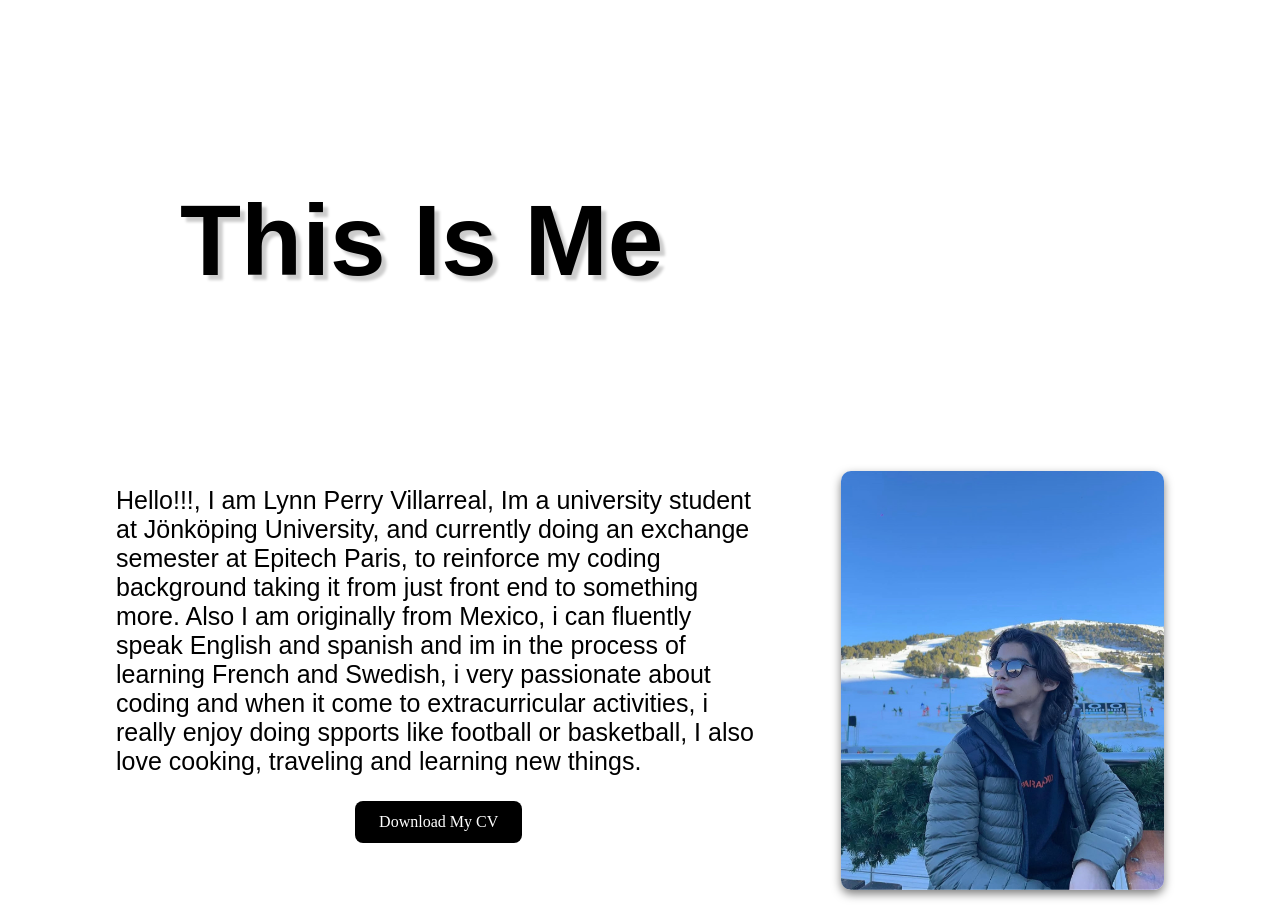
==== aboutMe.html @ 7f13c23f "Create About Me page" ====
<!doctype html>
<html lang="en">
  <head>
    <meta charset="UTF-8" />
    <meta name="viewport" content="width=device-width, initial-scale=1.0" />
    <title>Document</title>
    <link rel="stylesheet" href="style.css" />
  </head>
  <body>
    <main>
      <section class="aboutMe">
        <div class="me" id="me">
          <h1 class="sectionsTitle">This Is Me</h1>

          <div class="meText">
            <p class="intro">
              Hello!!!, I am Lynn Perry Villarreal, Im a university student at
              Jönköping University, and currently doing an exchange semester at
              Epitech Paris, to reinforce my coding background taking it from
              just front end to something more. Also I am originally from
              Mexico, i can fluently speak English and spanish and im in the
              process of learning French and Swedish, i very passionate about
              coding and when it come to extracurricular activities, i really
              enjoy doing spports like football or basketball, I also love
              cooking, traveling and learning new things.
            </p>
            <div class="cvButton">
              <a href="./Documents/CV.pdf" download class="contactButton">
                Download My CV
              </a>
            </div>
          </div>
          <div class="portraitDiv">
            <img class="portrait" src="./Pictures/lynn.png" alt="Pic of me" />
          </div>
        </div>
      </section>
    </main>
  </body>
</html>
---- style.css ----
html {
  scroll-behavior: smooth;
  scroll-padding-top: 8rem;
}
header {
  display: flex;
  align-items: center;
  justify-content: space-between;
}
.coverLogo {
  display: none;
}
.headerLogo {
  display: block;
  width: 75px;
  height: 75px;
  object-fit: contain;
  flex-shrink: 0;
  padding-right: 750px;
  /* fix this later lynn */
}
.cover {
  margin-bottom: 400px;
}
.signature {
  padding-left: 100px;
  padding-top: 100px;
  font-size: 100px;
  font-family: "Yellowtail", cursive;
  font-weight: 400;
  font-style: normal;
}
.coverTxt {
  padding-left: 150px;
}

.coverTxt2 {
  padding-left: 150px;
}

p {
  font-family: "Poppins", sans-serif;
  font-weight: 400;
  font-style: normal;
}

/* HEader */
header {
  z-index: 1000;
  position: sticky;
  top: 0;
  background-color: rgba(255, 255, 255, 0);
  transition: background-color 0.5s ease;

  height: 5rem;
  padding: 1rem 3rem;
  backdrop-filter: blur(14px);
  -webkit-backdrop-filter: blur(10px);
  box-shadow: 0 40px 18px rgba(0, 0, 0, 0.06);
}
header:hover {
  background-color: rgba(255, 255, 255, 0.95);
}
.quicklinks {
  list-style: none;
  font-size: 20px;
  display: flex;
  justify-content: flex-end;

  align-items: center;
  gap: 2rem;

  font-family: "League Spartan", sans-serif;
  font-size: 30px;
  font-weight: 700;
}

.quicklinks a {
  color: #222;
  text-decoration: none;
}
body {
  width: 100%;
  margin: 0;
}
main {
  margin-top: 100px;
}

.me {
  display: grid;
  grid-template-columns: 2fr 1fr;
  margin: 1rem;
  gap: 5rem;
  padding: 100px;
  padding-top: 0px;
  padding-bottom: 0px;
}
.me .sectionsTitle {
  grid-column: 1 / -1;
}
.intro {
  font-size: 25px;
  padding-bottom: 0;
}
.cvButton {
  display: flex;
  justify-content: center;
  margin-top: 20px;
}

/* presets */

.portrait {
  margin-top: 10px;
  width: 100%;
  border-radius: 10px;
  box-shadow: 0 4px 10px rgba(0, 0, 0, 0.5);
}

.projects {
  margin-top: 500px;
}

.projectsTitle {
  padding-left: 4rem;
  font-size: 100px;
  text-shadow: 5px 5px 3px rgba(0, 0, 0, 0.2);
}

/* PROJECTS */
.collage {
  position: relative;
  /* border: 3px solid red; */
}
/* @keyframes floatUp {
  from {
    opacity: 0;
    transform: translateY(100px);
  }

  to {
    opacity: 1;
    transform: translateY(0);
  }
} */
.project {
  transition:
    transform 0.3s ease,
    opacity 0.3s ease;
}

.project:hover {
  transform: scale(1.1);
  z-index: 10;
}

.collage:has(.project:hover) .project:not(:hover) {
  opacity: 0.4;
  filter: brightness(0.5);
}

.projectInfo {
  position: absolute;

  background-color: white;
  border-radius: 10px;
  box-shadow: 0 8px 20px rgba(0, 0, 0, 0.2);
  opacity: 0;
  visibility: hidden;
  top: 50%;
  right: 105%;
  transform: translateY(-50%);
  width: 200px;
  padding: 20px;
}
.project:hover .projectInfo {
  opacity: 1;
  visibility: visible;
}

.projectInfoRight {
  position: absolute;

  background-color: white;
  border-radius: 10px;
  box-shadow: 0 8px 20px rgba(0, 0, 0, 0.2);
  opacity: 0;
  visibility: hidden;
  top: 50%;
  left: 105%;
  transform: translateY(-50%);
  width: 200px;
  padding: 20px;
}

.project:hover .projectInfoRight {
  opacity: 1;
  visibility: visible;
}

.project {
  position: absolute;
  border-color: black;
  border-width: 5px;
  border-style: solid;
  box-shadow: 0 8px 15px rgba(0, 0, 0, 0.5);
  border-radius: 10px;
  animation: floatUp linear both;
  animation: floatUp 0.8s ease-out both;
}
.project img {
  width: 100%;
  height: 100%;
  object-fit: cover;
  display: block;
}

.proj1 {
  width: 17%;
  left: 44%;
  top: 0px;
}

.proj2 {
  width: 12%;
  height: 150px;
  left: 35%;
  top: 110px;
}

.proj3 {
  width: 16%;
  height: 140px;
  left: 60%;
  top: 170px;
}

.proj4 {
  width: 28%;
  height: 250px;
  left: 25%;
  top: 245px;
}

.proj5 {
  width: 24%;
  left: 48%;
  top: 350px;
}

.Skills {
  margin-top: 1200px;
}
.sectionsTitle {
  font-family: "League Spartan", sans-serif;
  padding-left: 4rem;
  font-size: 100px;
  text-shadow: 5px 5px 3px rgba(0, 0, 0, 0.2);
}

.last_paragraphIntro {
  padding-top: 0;
  padding-left: 110px;
  padding-right: 100px;
}

/* skills */
.Snake {
  position: relative;
  height: 450px;
  display: flex;
  justify-content: center;
  align-items: center;
  right: 150px;
}

.skillCard {
  position: absolute;
  width: 180px;
  height: 260px;
  perspective: 1000px;
}
.cardInner {
  position: relative;
  width: 100%;
  height: 100%;
  transform-style: preserve-3d;
  transition: transform 0.7s ease;
}
.cardFront,
.cardBack {
  position: absolute;
  inset: 0;
  width: 100%;
  height: 100%;
  backface-visibility: hidden;
  border-radius: 12px;
}
/* learning */
.learning {
  margin-top: 800px;
}

/* contact */
.contact {
  margin-top: 200px;
  padding-bottom: 100px;
}

.contactContent {
  padding-top: 100px;
  text-align: center;
  font-family: "Poppins", sans-serif;
}

.contactContent h2 {
  font-family: "League Spartan", sans-serif;
  font-size: 40px;
}

.contactLinks {
  justify-content: center;
  gap: 3rem;
  margin-top: 40px;
}

.contactLinks a,
.contactLinks p {
  color: black;
  font-family: "Poppins", sans-serif;
  font-size: 18px;
  font-weight: 600;
  text-decoration: none;
}
.contactButton {
  padding: 12px 24px;
  background-color: black;
  color: white;
  border-radius: 8px;
  text-decoration: none;
}

@media (max-width: 600px) {
  main {
    margin-top: 50px;
  }

  .sectionsTitle {
    padding-left: 1rem;
    font-size: 70px;
  }

  body::before {
    content: "";
    position: fixed;
    width: 100%;
    height: 20vh;

    top: 0;
    background: linear-gradient(to bottom, rgba(0, 0, 0, 0.4), transparent);
  }

  header {
    display: none;
  }

  .cover {
    display: flex;
    flex-direction: column;
  }
  .headerLogo {
    display: none;
  }
  .coverLogo {
    display: flex;
    justify-content: center;
    order: 1;
  }

  .coverLogo video {
    width: 60%;
    height: auto;
  }

  .signature {
    padding-top: 0;
    padding-left: 20px;
    font-size: 80px;
    order: 4;
  }

  .coverTxt {
    padding: 0;
    order: 2;
    align-self: center;
  }

  .coverTxt2 {
    padding: 0;
    order: 3;
    align-self: center;
  }

  .me {
    display: grid;
    grid-template-columns: minmax(0, 1fr);
    width: 100%;
    box-sizing: border-box;
    padding: 0 10px;
    margin: 0;
    gap: 1rem;
  }

  .meText {
    width: 100%;
    min-width: 0;
  }

  .me .sectionsTitle {
    padding-left: 0;
    margin-left: 0;
  }

  .portrait {
    width: 50%;
  }

  .portraitDiv {
    text-align: center;
  }

  /* PROJECTS  */
  .collage {
    display: flex;
    flex-direction: column;
    gap: 2rem;
    padding: 1rem;
  }

  .project {
    position: static;
    width: 100%;
    height: auto;
    box-sizing: border-box;
    transform: none;
    animation: none;
  }

  .project img {
    width: 100%;
    height: 180px;
    object-fit: cover;
  }

  .projectInfo,
  .projectInfoRight {
    position: static;
    width: auto;
    padding: 1rem;
    opacity: 100%;
    visibility: visible;
    transform: none;
    box-shadow: none;
  }

  .project:hover {
    transform: none;
  }

  .collage:has(.project:hover) .project:not(:hover) {
    opacity: 100%;
    filter: none;
  }

  .last_paragraphIntro {
    padding: 0 10px;
    margin-left: 0;
    margin-right: 0;
    box-sizing: border-box;
  }

  .Snake {
    right: auto;
  }

  /* body::before,
  body::after {
    content: "";
    position: fixed;
    width: 100%;
    height: 25vh;
  }
  body::before {
    top: 0;
    background: linear-gradient(
      to bottom,
      rgba(31, 177, 207, 0.18),
      transparent
    );
    filter: url("#noise");
  } */

  /* body::after {
    bottom: 0;
    background: linear-gradient(to top, rgba(31, 177, 207, 0.18), transparent);
  } */
}
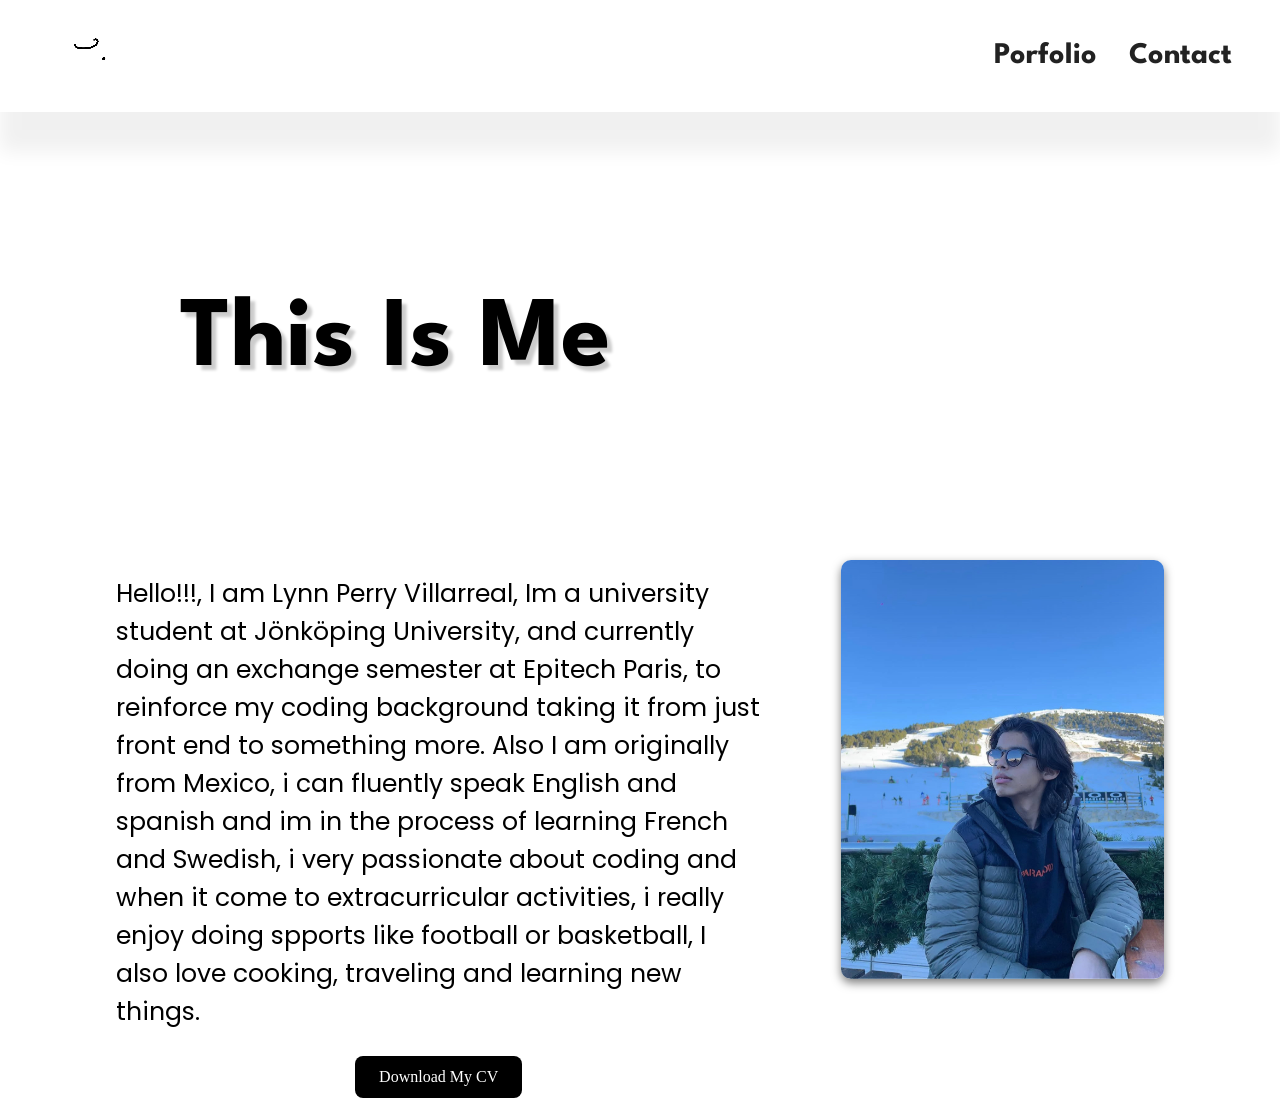
==== commit 23749f20: "progress" ====
--- a/aboutMe.html
+++ b/aboutMe.html
@@ -5,8 +5,31 @@
     <meta name="viewport" content="width=device-width, initial-scale=1.0" />
     <title>Document</title>
     <link rel="stylesheet" href="style.css" />
+    <link rel="preconnect" href="https://fonts.googleapis.com" />
+    <link rel="preconnect" href="https://fonts.gstatic.com" crossorigin />
+    <link
+      href="https://fonts.googleapis.com/css2?family=Leckerli+One&family=Lobster&family=Yellowtail&display=swap"
+      rel="stylesheet"
+    />
+    <link
+      href="https://fonts.googleapis.com/css2?family=Poppins:ital,wght@0,100;0,200;0,300;0,400;0,500;0,600;0,700;0,800;0,900;1,100;1,200;1,300;1,400;1,500;1,600;1,700;1,800;1,900&display=swap"
+      rel="stylesheet"
+    />
+    <link
+      href="https://fonts.googleapis.com/css2?family=Anton&family=Archivo+Black&family=League+Spartan:wght@100..900&display=swap"
+      rel="stylesheet"
+    />
   </head>
   <body>
+    <header>
+      <video class="headerLogo" autoplay muted loop playsinline>
+        <source src="./Pictures/transparent.webm" type="video/webm" />
+      </video>
+      <ul class="quicklinks">
+        <li><a href="index.html">Porfolio</a></li>
+        <li><a href="#contact">Contact</a></li>
+      </ul>
+    </header>
     <main>
       <section class="aboutMe">
         <div class="me" id="me">
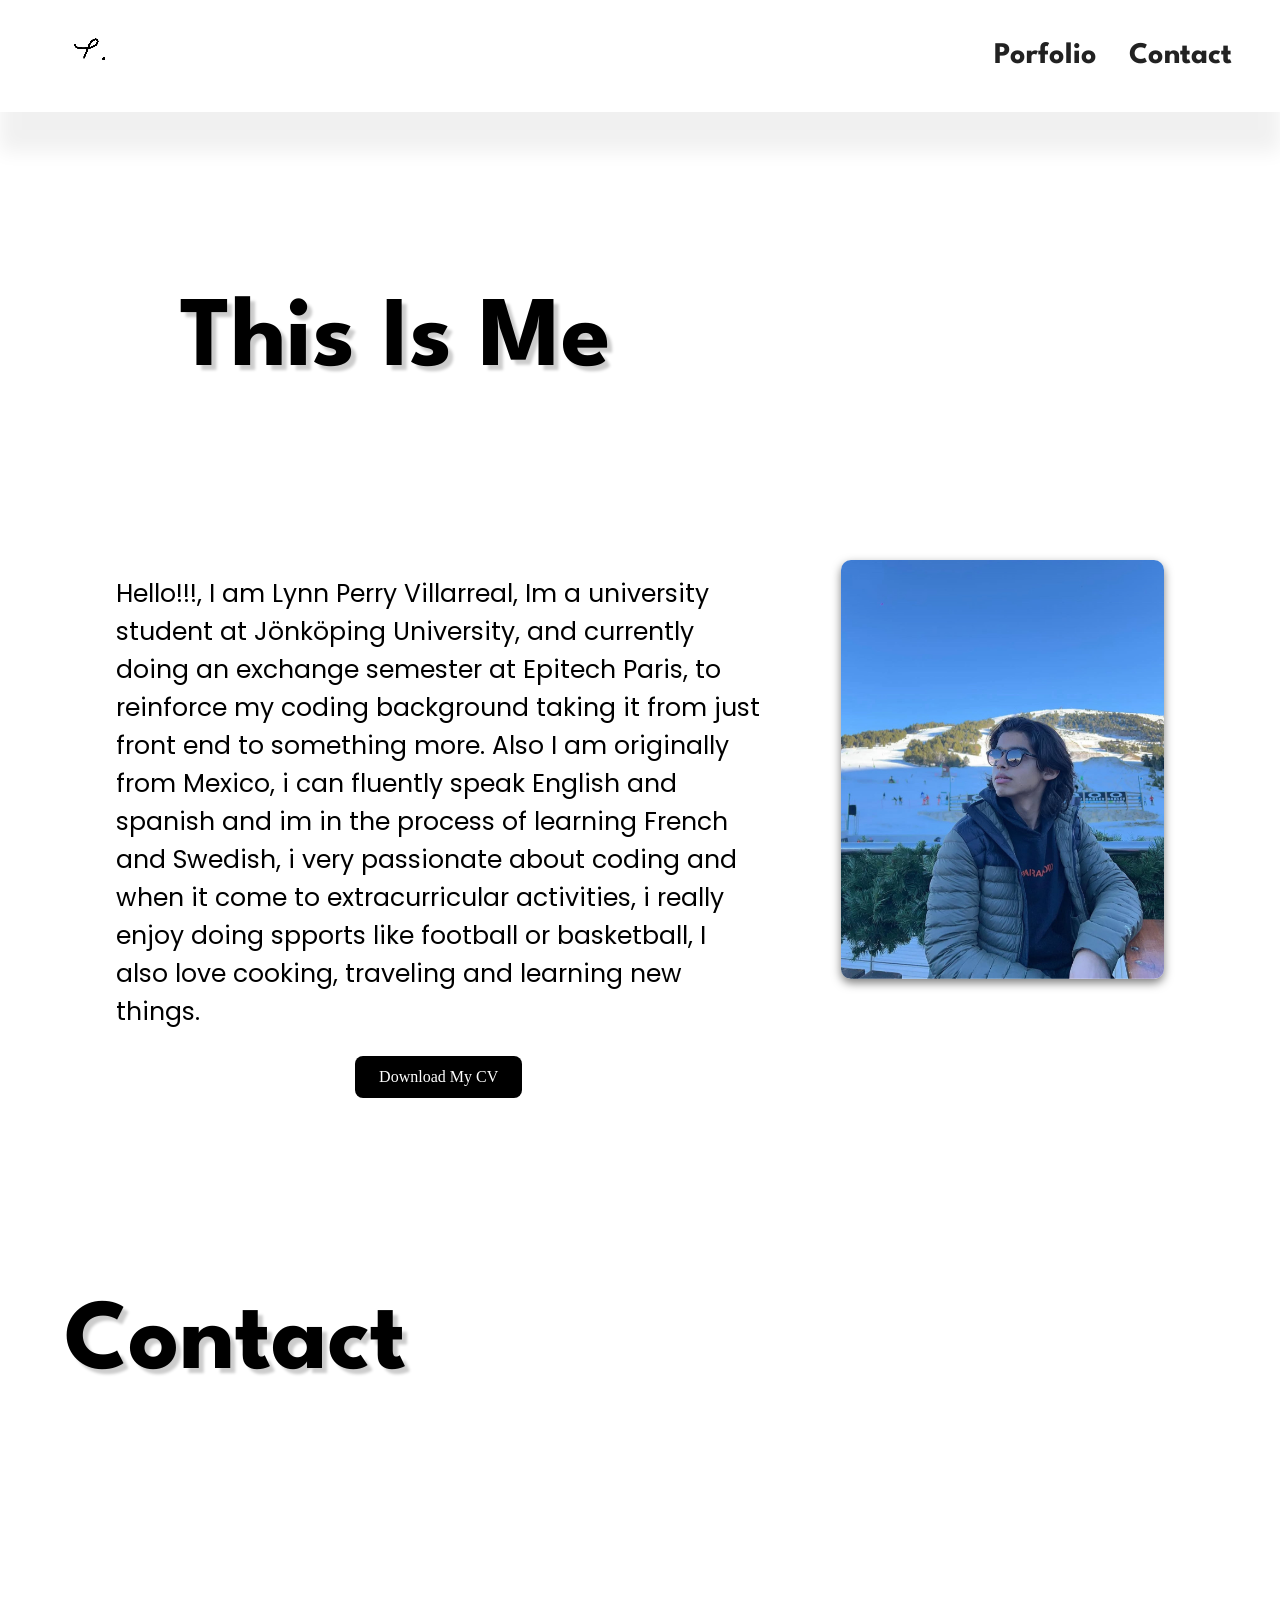
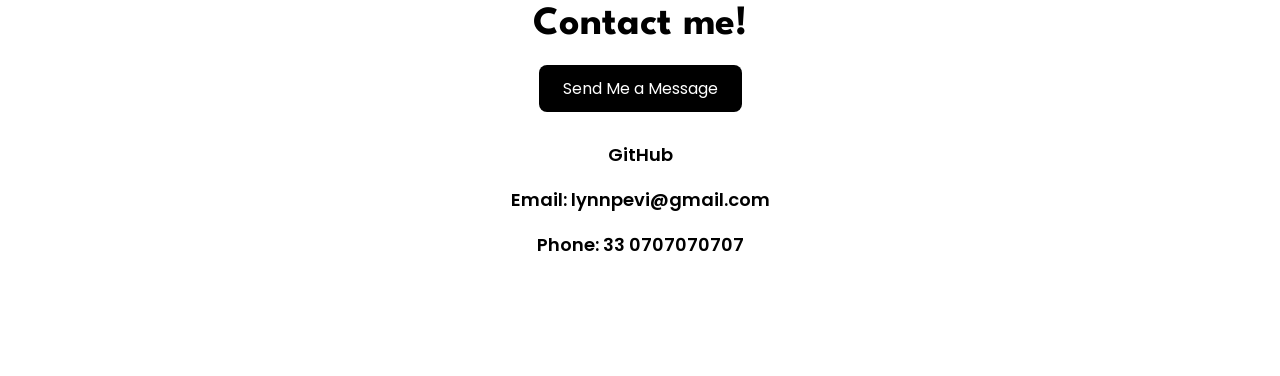
==== commit d49caf45: "progress" ====
--- a/aboutMe.html
+++ b/aboutMe.html
@@ -59,5 +59,29 @@
         </div>
       </section>
     </main>
+    <footer>
+         <section class="contact" id="contact">
+        <h1 class="sectionsTitle">Contact</h1>
+
+        <div class="contactContent">
+          <h2>Contact me!</h2>
+          <!-- <p>
+            idk maybe
+          </p> -->
+
+          <a href="contact.html" class="contactButton">Send Me a Message</a>
+          <div class="contactLinks">
+            <a
+              href="https://github.com/Lynn-Epi"
+              target="_blank"
+              rel="noopener noreferrer"
+              >GitHub</a
+            >
+            <p>Email: lynnpevi@gmail.com</p>
+            <p>Phone: 33 0707070707</p>
+          </div>
+        </div>
+      </section>
+    </footer>
   </body>
 </html>
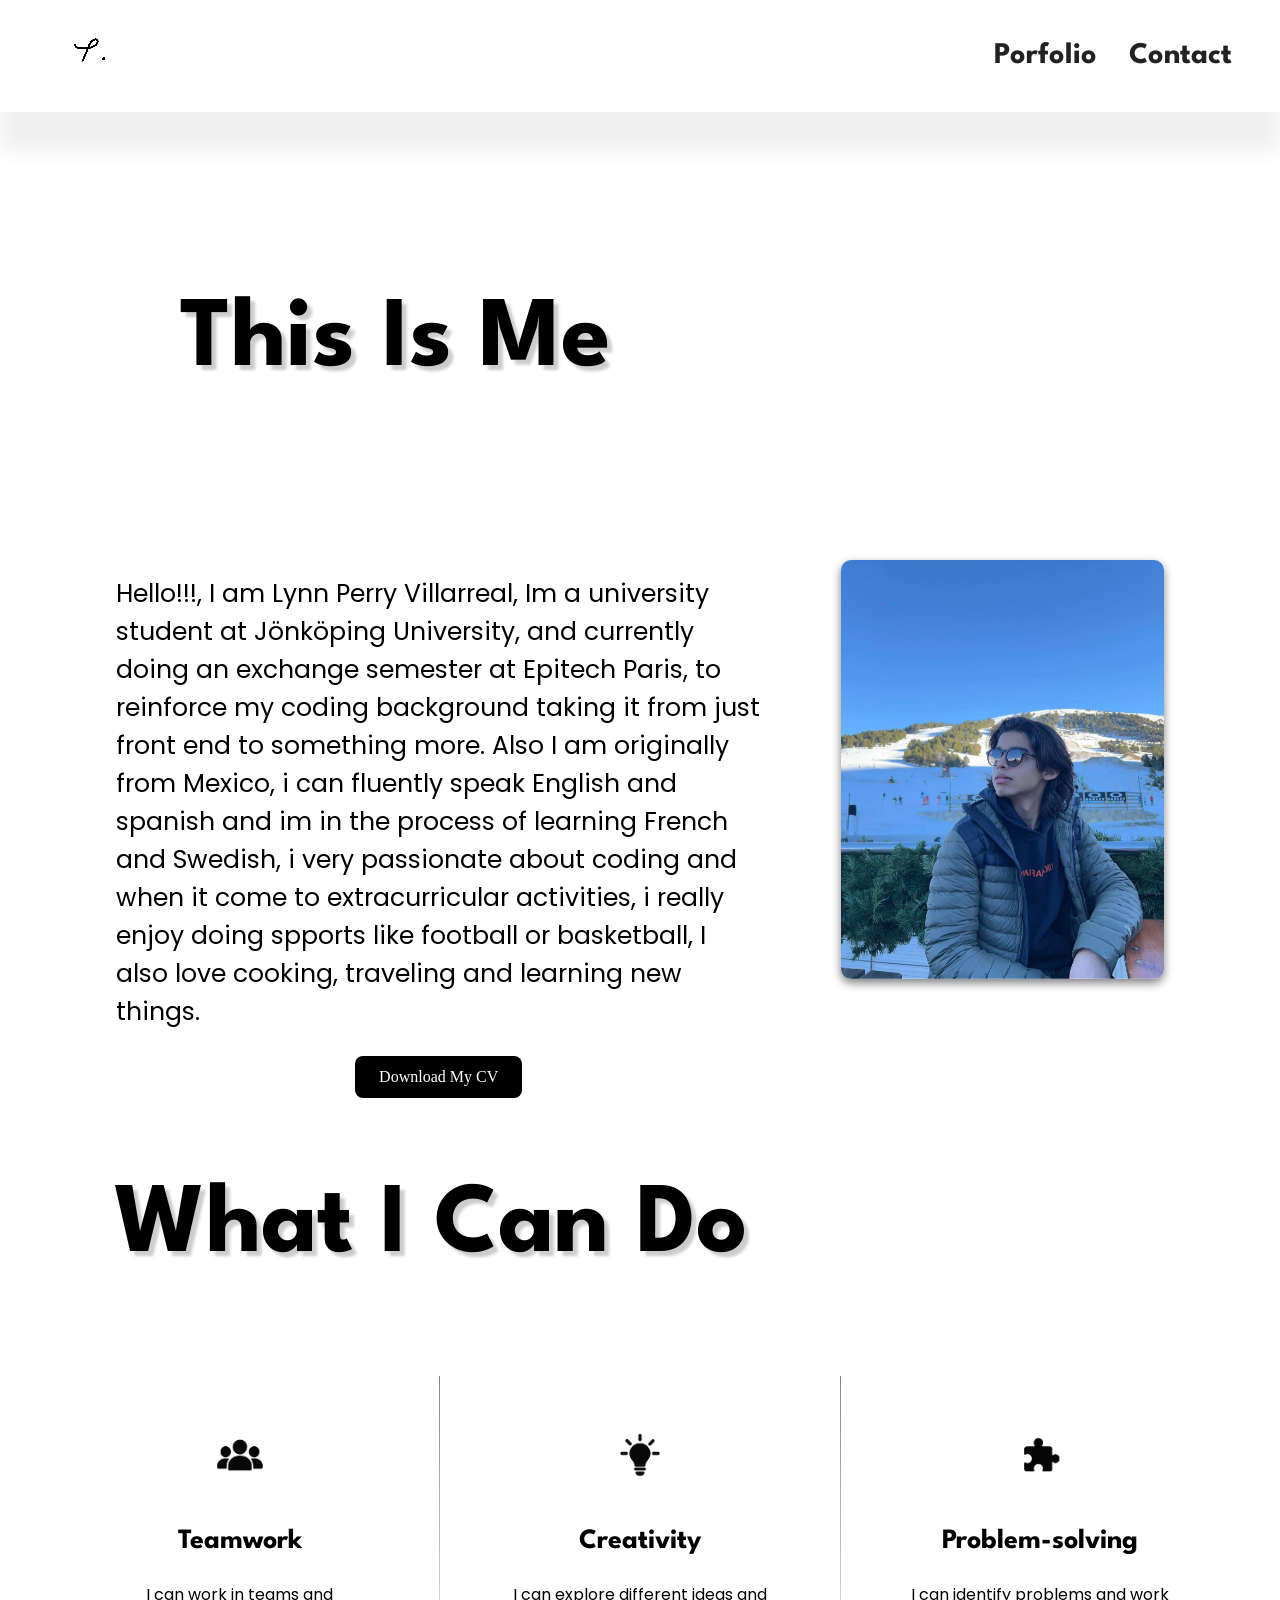
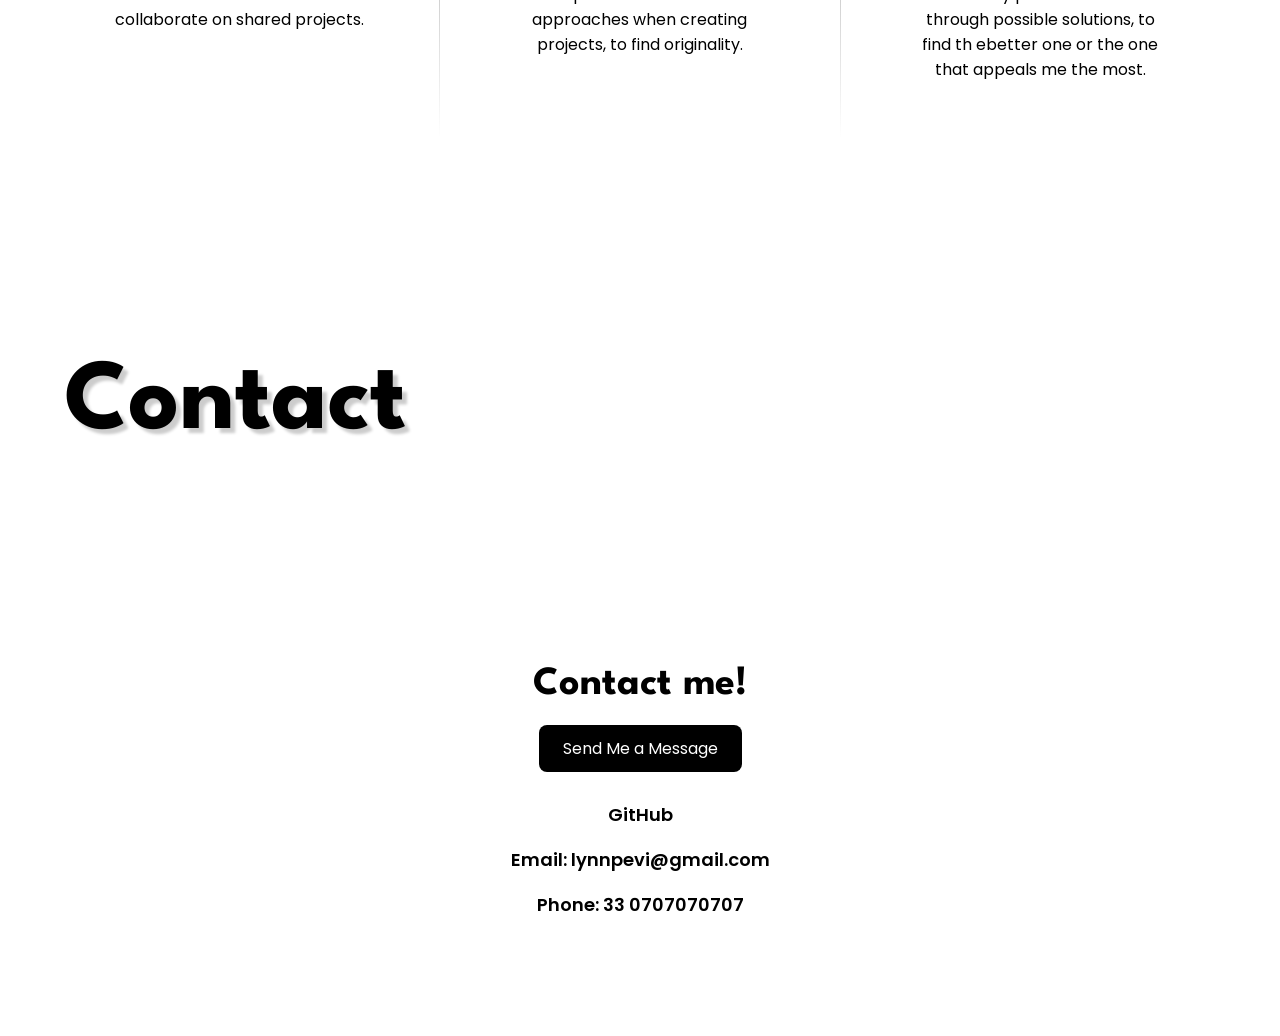
==== commit cd4bcf1e: "progress" ====
--- a/aboutMe.html
+++ b/aboutMe.html
@@ -58,9 +58,35 @@
           </div>
         </div>
       </section>
+      <section class="softSkills">
+        <h1 class="sectionsTitle">What I Can Do</h1>
+        <div class="softSkillsGrid">
+          <div class="softSkill">
+            <img src="./Pictures/Teamwork.png" alt="" />
+            <h3>Teamwork</h3>
+            <p>I can work in teams and collaborate on shared projects.</p>
+          </div>
+          <div class="skillDivider"></div>
+          <div class="softSkill">
+            <img src="./Pictures/Bulb.png" alt="" />
+            <h3>Creativity</h3>
+            <p>
+              I can explore different ideas and approaches when creating
+              projects, to find originality.
+            </p>
+          </div>
+          <div class="skillDivider"></div>
+
+          <div class="softSkill">
+            <img src="./Pictures/Puzzle.png" alt="" />
+            <h3>Problem-solving</h3>
+            <p>I can identify problems and work through possible solutions, to find th ebetter one or the one that appeals me the most. </p>
+          </div>
+        </div>
+      </section>
     </main>
     <footer>
-         <section class="contact" id="contact">
+      <section class="contact" id="contact">
         <h1 class="sectionsTitle">Contact</h1>
 
         <div class="contactContent">
--- a/style.css
+++ b/style.css
@@ -96,9 +96,25 @@
   padding-top: 0px;
   padding-bottom: 0px;
 }
+.coverIntro {
+  display: flex;
+  align-items: center;
+  justify-content: space-between;
+  gap: 40px;
+  padding-right: 100px;
+}
+.proPhoto {
+  display: block;
+  width: 250px;
+  height: 250px;
+  object-fit: cover;
+  border-radius: 50%;
+  border: 5px solid black;
+}
 .me .sectionsTitle {
   grid-column: 1 / -1;
 }
+
 .intro {
   font-size: 25px;
   padding-bottom: 0;
@@ -107,6 +123,40 @@
   display: flex;
   justify-content: center;
   margin-top: 20px;
+}
+.softSkills {
+  margin: 50px;
+}
+.softSkill {
+  margin: 40px;
+}
+.softSkillsGrid {
+  padding: 20px;
+  display: grid;
+  grid-template-columns: 1fr 1px 1fr 1px 1fr;
+  gap: 30px;
+  align-items: stretch;
+  text-align: center;
+}
+
+.skillDivider {
+  width: 1px;
+  background: linear-gradient(to bottom, #888 0%, transparent 100%);
+}
+
+.softSkill img {
+  width: 80px;
+  height: 80px;
+  object-fit: contain;
+}
+
+.softSkill h3 {
+  font-family: "League Spartan", sans-serif;
+  font-size: 28px;
+}
+
+.softSkill p {
+  font-size: 16px;
 }
 
 /* presets */
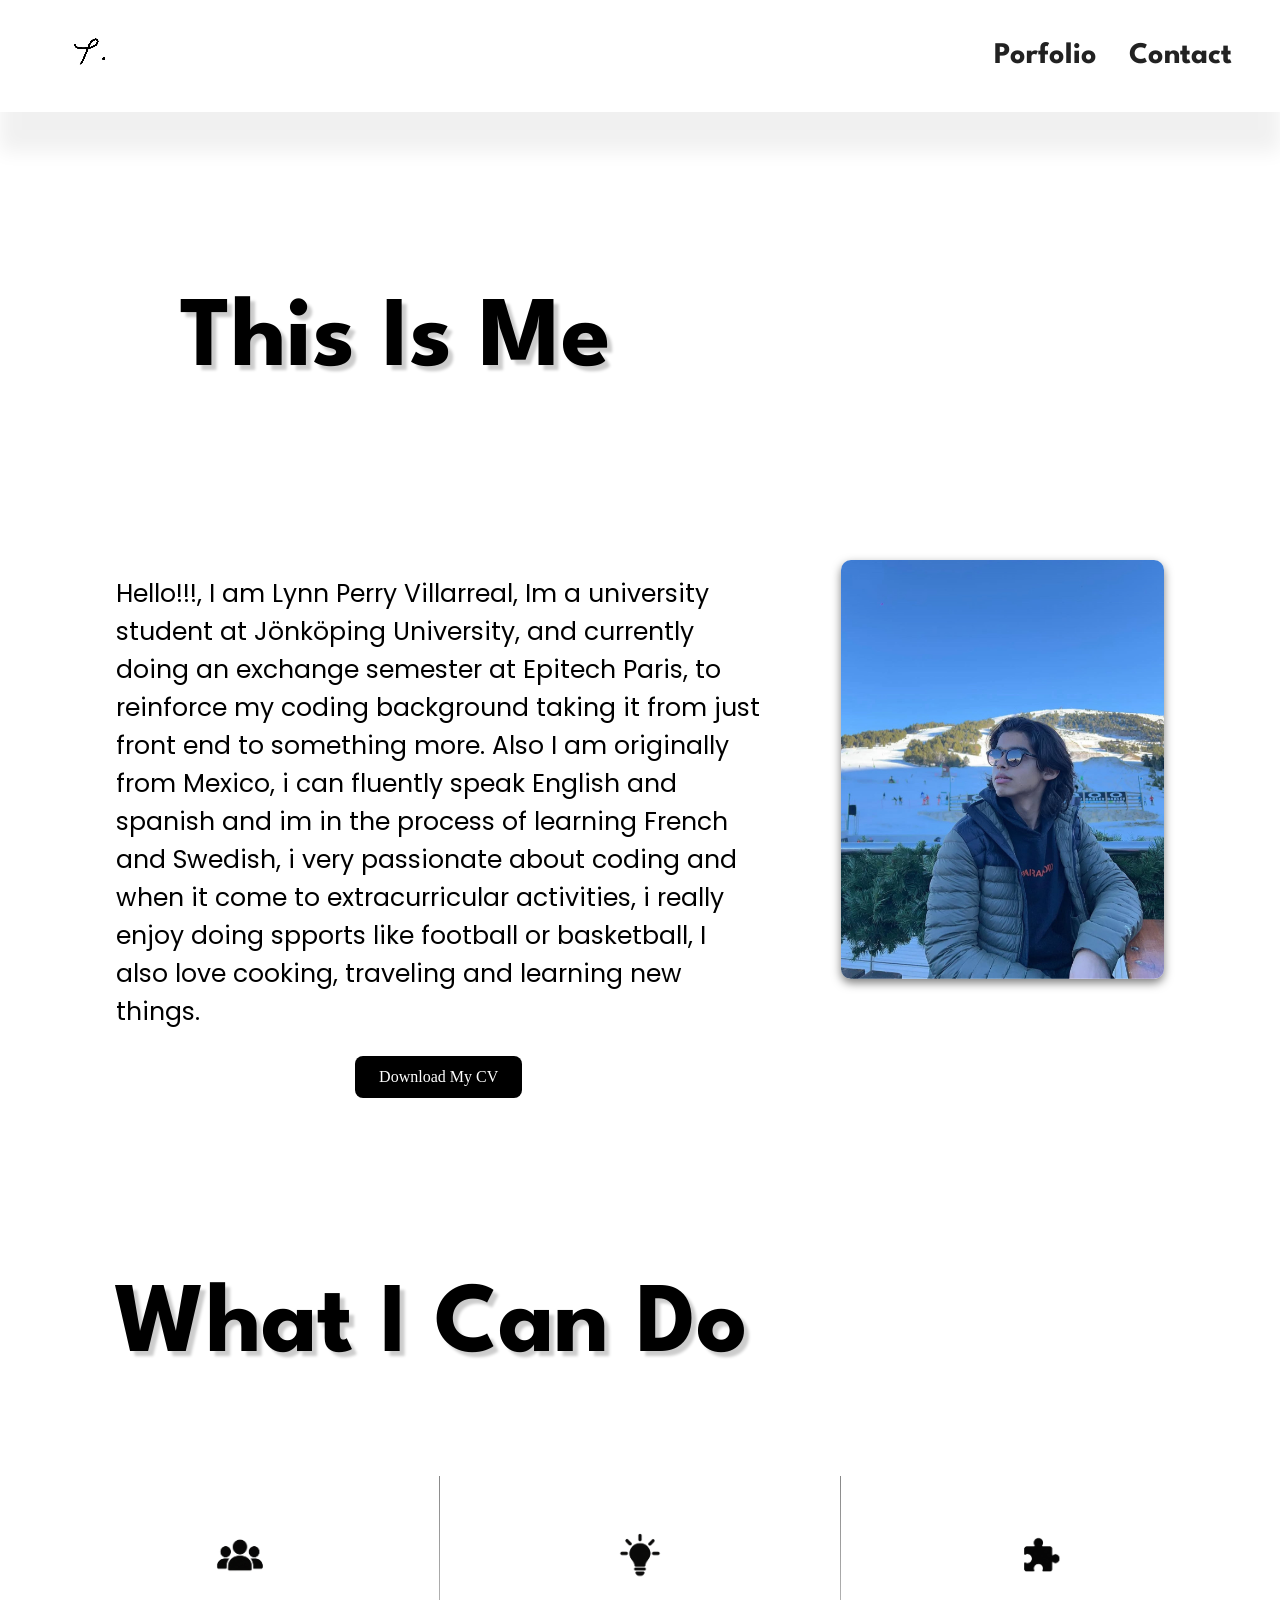
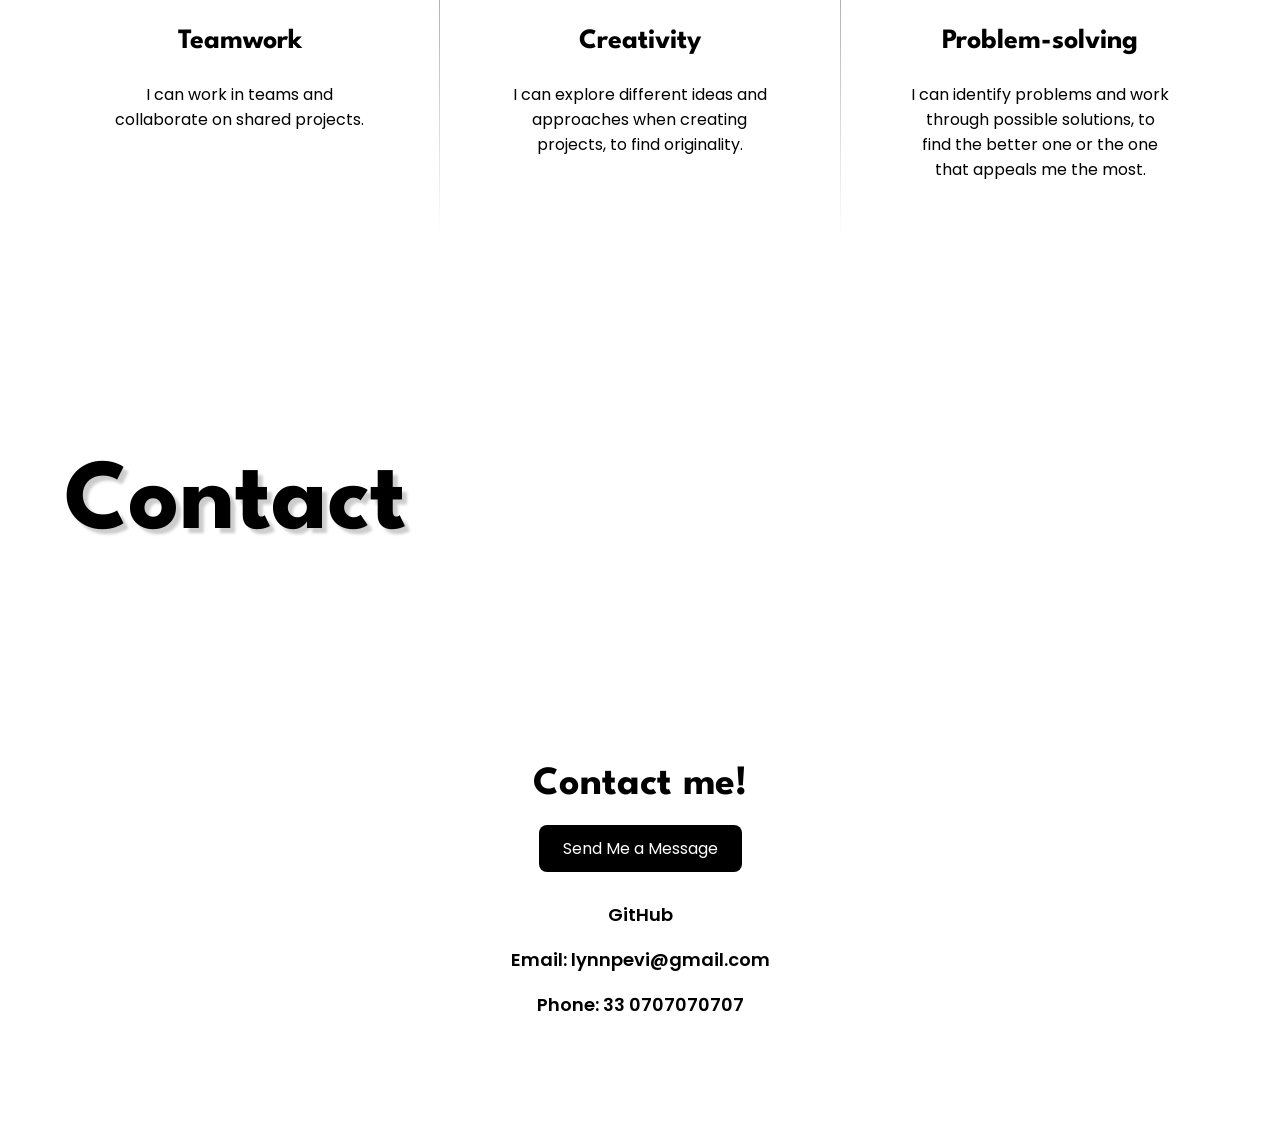
==== commit 17af6fbe: "progress" ====
--- a/aboutMe.html
+++ b/aboutMe.html
@@ -3,7 +3,7 @@
   <head>
     <meta charset="UTF-8" />
     <meta name="viewport" content="width=device-width, initial-scale=1.0" />
-    <title>Document</title>
+    <title>About Me</title>
     <link rel="stylesheet" href="style.css" />
     <link rel="preconnect" href="https://fonts.googleapis.com" />
     <link rel="preconnect" href="https://fonts.gstatic.com" crossorigin />
@@ -80,7 +80,7 @@
           <div class="softSkill">
             <img src="./Pictures/Puzzle.png" alt="" />
             <h3>Problem-solving</h3>
-            <p>I can identify problems and work through possible solutions, to find th ebetter one or the one that appeals me the most. </p>
+            <p>I can identify problems and work through possible solutions, to find the better one or the one that appeals me the most. </p>
           </div>
         </div>
       </section>
--- a/style.css
+++ b/style.css
@@ -126,6 +126,7 @@
 }
 .softSkills {
   margin: 50px;
+  padding-top: 50px;
 }
 .softSkill {
   margin: 40px;
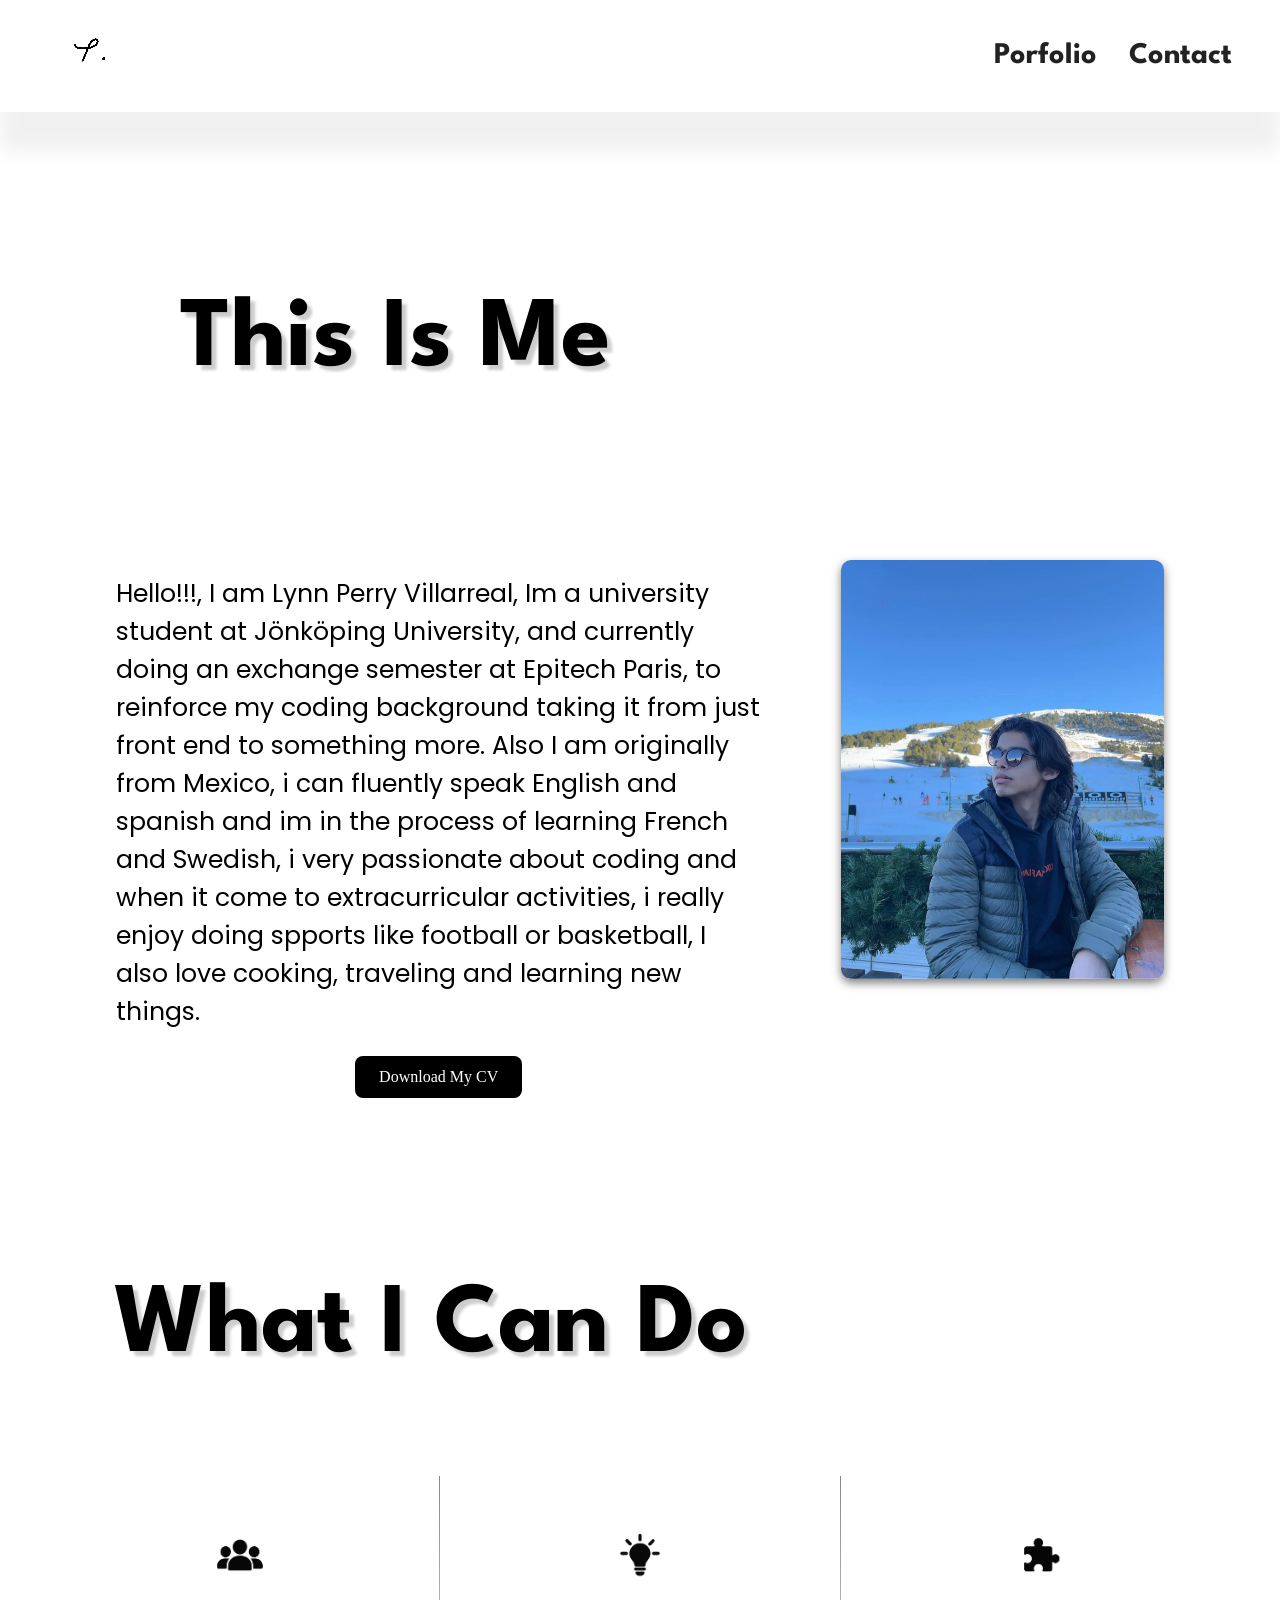
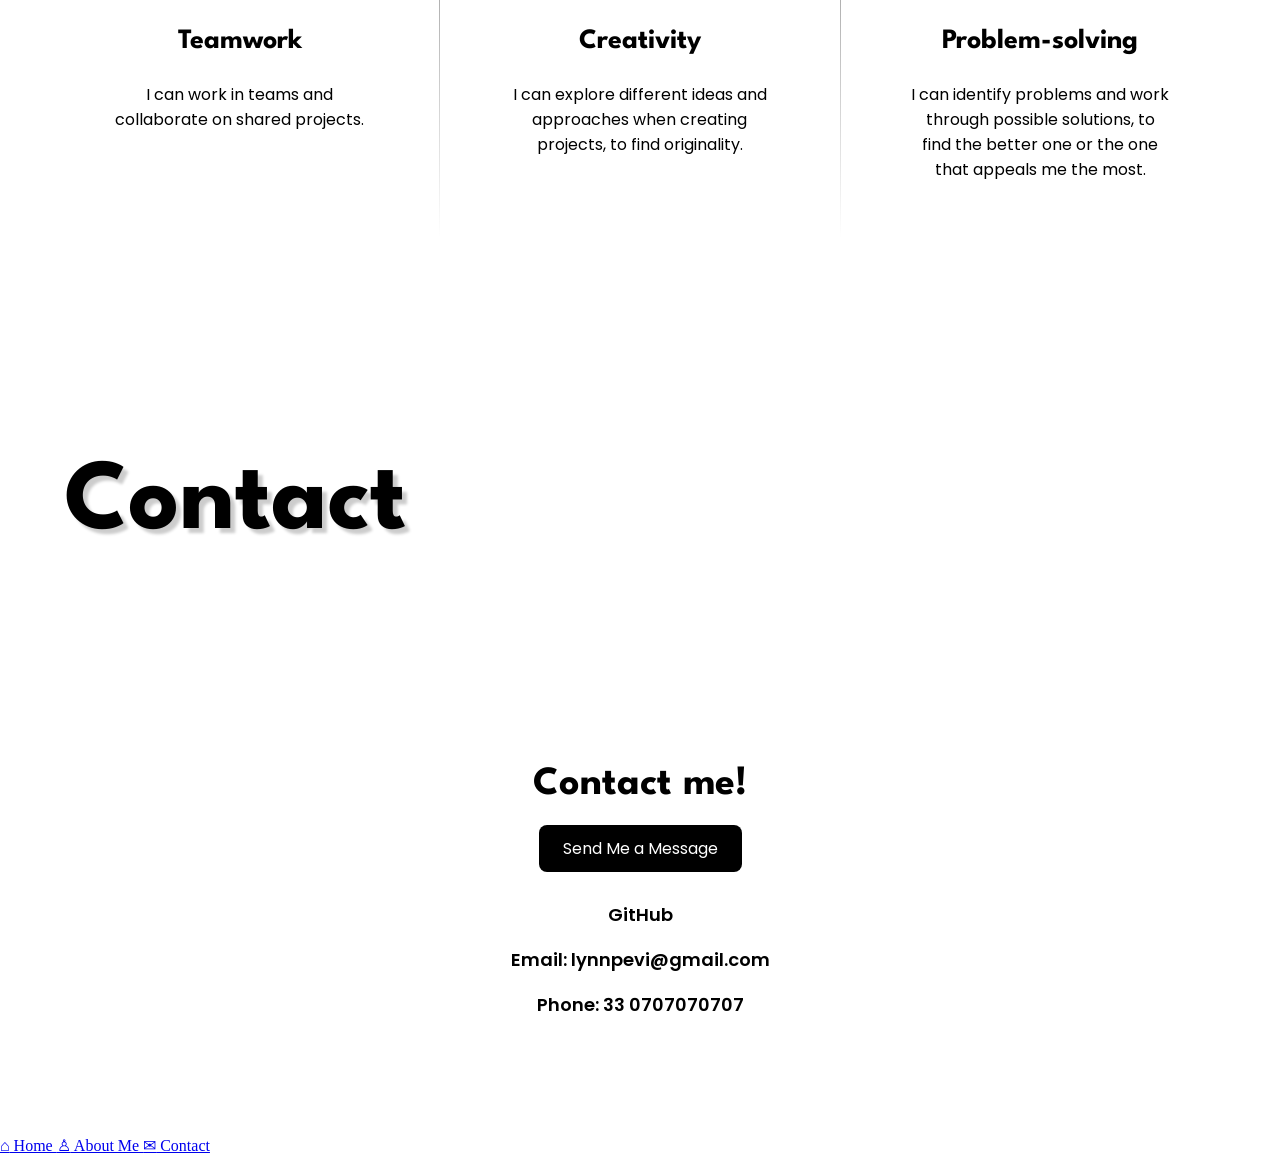
==== commit e7bf2f08: "progress" ====
--- a/aboutMe.html
+++ b/aboutMe.html
@@ -109,5 +109,22 @@
         </div>
       </section>
     </footer>
+
+    <nav class="mobileNav">
+      <a href="index.html">
+        <span>⌂</span>
+        Home
+      </a>
+
+      <a href="aboutMe.html">
+        <span>♙</span>
+        About Me
+      </a>
+
+      <a href="#contact">
+        <span>✉</span>
+        Contact
+      </a>
+    </nav>
   </body>
 </html>
--- a/style.css
+++ b/style.css
@@ -323,13 +323,39 @@
   display: flex;
   justify-content: center;
   align-items: center;
-  right: 150px;
+}
+.Snake .skillCard:nth-child(1) {
+  transform: translate(-330px, 90px) rotate(-30deg);
+}
+
+.Snake .skillCard:nth-child(2) {
+  transform: translate(-110px, 15px) rotate(-10deg);
+}
+
+.Snake .skillCard:nth-child(3) {
+  transform: translate(110px, 15px) rotate(10deg);
+}
+
+.Snake .skillCard:nth-child(4) {
+  transform: translate(330px, 90px) rotate(30deg);
+}
+
+.cardFront {
+  overflow: hidden;
+}
+
+.cardFront img {
+  display: block;
+  width: 100%;
+  height: 100%;
+  object-fit: fill;
+  border-radius: 12px;
 }
 
 .skillCard {
   position: absolute;
-  width: 180px;
-  height: 260px;
+  width: 270px;
+  height: 390px;
   perspective: 1000px;
 }
 .cardInner {
@@ -347,7 +373,106 @@
   height: 100%;
   backface-visibility: hidden;
   border-radius: 12px;
-}
+  border: 5px solid black;
+  box-sizing: border-box;
+  overflow: hidden;
+  border-radius: 20px;
+}
+.cardBack p {
+  display: flex;
+  flex-direction: column;
+  align-items: center;
+  gap: 3px;
+}
+
+.cardBack p span {
+  font-size: 22px;
+  letter-spacing: 4px;
+  line-height: 1;
+}
+.skillCard {
+  transition: transform 1s ease;
+  cursor: pointer;
+}
+
+.Snake .skillCard:hover {
+  translate: 0 -35px;
+  z-index: 10;
+}
+.skillLabel {
+  position: absolute;
+  bottom: -80px;
+  left: 50%;
+  transform: translateX(-50%);
+  font-family: "Poppins", sans-serif;
+  font-size: 24px;
+  white-space: nowrap;
+  opacity: 0;
+  pointer-events: none;
+  transition: opacity 0.3s ease;
+}
+
+.Snake .skillCard.selected {
+  transform: translate(0, 0) rotate(0deg);
+  translate: 0 0;
+  z-index: 20;
+}
+.Snake .skillCard.selected .cardInner {
+  transform: rotateY(180deg);
+}
+
+.cardBack {
+  transform: rotateY(180deg);
+  background: #faf6ed;
+}
+.skillCard:first-child .cardBack {
+  gap: 6px;
+  padding: 12px;
+}
+
+.skillCard:first-child .cardBack h2 {
+  font-size: 19px;
+  padding-bottom: 6px;
+}
+
+.skillCard:first-child .cardBack p {
+  font-size: 15px;
+  gap: 0;
+}
+
+.skillCard:first-child .cardBack p span {
+  font-size: 18px;
+  line-height: 1;
+  letter-spacing: 3px;
+}
+.skillLabel.visible {
+  opacity: 1;
+}
+
+/* Inner part */
+.cardBack {
+  transform: rotateY(180deg);
+  background: #faf6ed;
+
+  display: flex;
+  flex-direction: column;
+  align-items: center;
+  justify-content: center;
+  gap: 18px;
+
+  padding: 25px;
+  text-align: center;
+}
+.cardBack h2 {
+  font-family: "Poppins", sans-serif;
+  font-size: 24px;
+  font-weight: 700;
+  margin: 0;
+  padding-bottom: 15px;
+  border-bottom: 2px solid black;
+  width: 100%;
+}
+
 /* learning */
 .learning {
   margin-top: 800px;
@@ -395,6 +520,9 @@
 @media (max-width: 600px) {
   main {
     margin-top: 50px;
+  }
+  .proPhoto {
+    display: none;
   }
 
   .sectionsTitle {
@@ -535,6 +663,89 @@
     right: auto;
   }
 
+
+
+
+/* MOBILE SKILLS CAROUSEL */
+
+
+
+  .Skills {
+    margin-top: 100px;
+  }
+
+  .Snake {
+    display: flex;
+    position: relative;
+    justify-content: flex-start;
+    align-items: center;
+
+    width: 100%;
+    height: 430px;
+
+    overflow-x: auto;
+    overflow-y: hidden;
+
+    scroll-snap-type: x mandatory;
+    scroll-padding-inline: calc((100% - 270px) / 2);
+
+    gap: 20px;
+    padding: 0 calc((100% - 270px) / 2);
+    box-sizing: border-box;
+
+    -webkit-overflow-scrolling: touch;
+    scrollbar-width: none;
+  }
+
+  .Snake::-webkit-scrollbar {
+    display: none;
+  }
+
+  .Snake .skillCard {
+    position: relative;
+    flex: 0 0 270px;
+    width: 270px;
+    height: 390px;
+
+    transform: none;
+    translate: none;
+
+    scroll-snap-align: center;
+    z-index: auto;
+    cursor: default;
+  }
+
+  .Snake .skillCard:nth-child(1),
+  .Snake .skillCard:nth-child(2),
+  .Snake .skillCard:nth-child(3),
+  .Snake .skillCard:nth-child(4) {
+    transform: none;
+  }
+
+  .Snake .skillCard:hover,
+  .Snake .skillCard.selected {
+    transform: none;
+    translate: none;
+    z-index: auto;
+  }
+
+  .Snake .skillCard .cardInner,
+  .Snake .skillCard.selected .cardInner {
+    transform: rotateY(180deg);
+  }
+  .skillLabel {
+    display: none;
+  }
+  .learning {
+    margin-top: 100px;
+  }
+  .portrait {
+
+    width: 85%;
+
+    height: auto;
+}
+
   /* body::before,
   body::after {
     content: "";
@@ -556,4 +767,42 @@
     bottom: 0;
     background: linear-gradient(to top, rgba(31, 177, 207, 0.18), transparent);
   } */
-}
+
+/* nav */
+
+.mobileNav {
+  display: none;
+}
+
+@media (max-width: 600px) {
+  .mobileNav {
+    display: flex;
+    position: fixed;
+    bottom: 0;
+    left: 0;
+    width: 100%;
+    background: #000000;
+    justify-content: space-around;
+    align-items: center;
+    padding: 12px 0;
+    z-index: 1000;
+  }
+
+  .mobileNav a {
+    display: flex;
+    flex-direction: column;
+    align-items: center;
+    color: white;
+    font-family: "Poppins", sans-serif;
+    font-size: 12px;
+    text-decoration: none;
+  }
+
+  .mobileNav a span {
+    font-size: 24px;
+  }
+
+  body {
+    padding-bottom: 75px;
+  }
+}
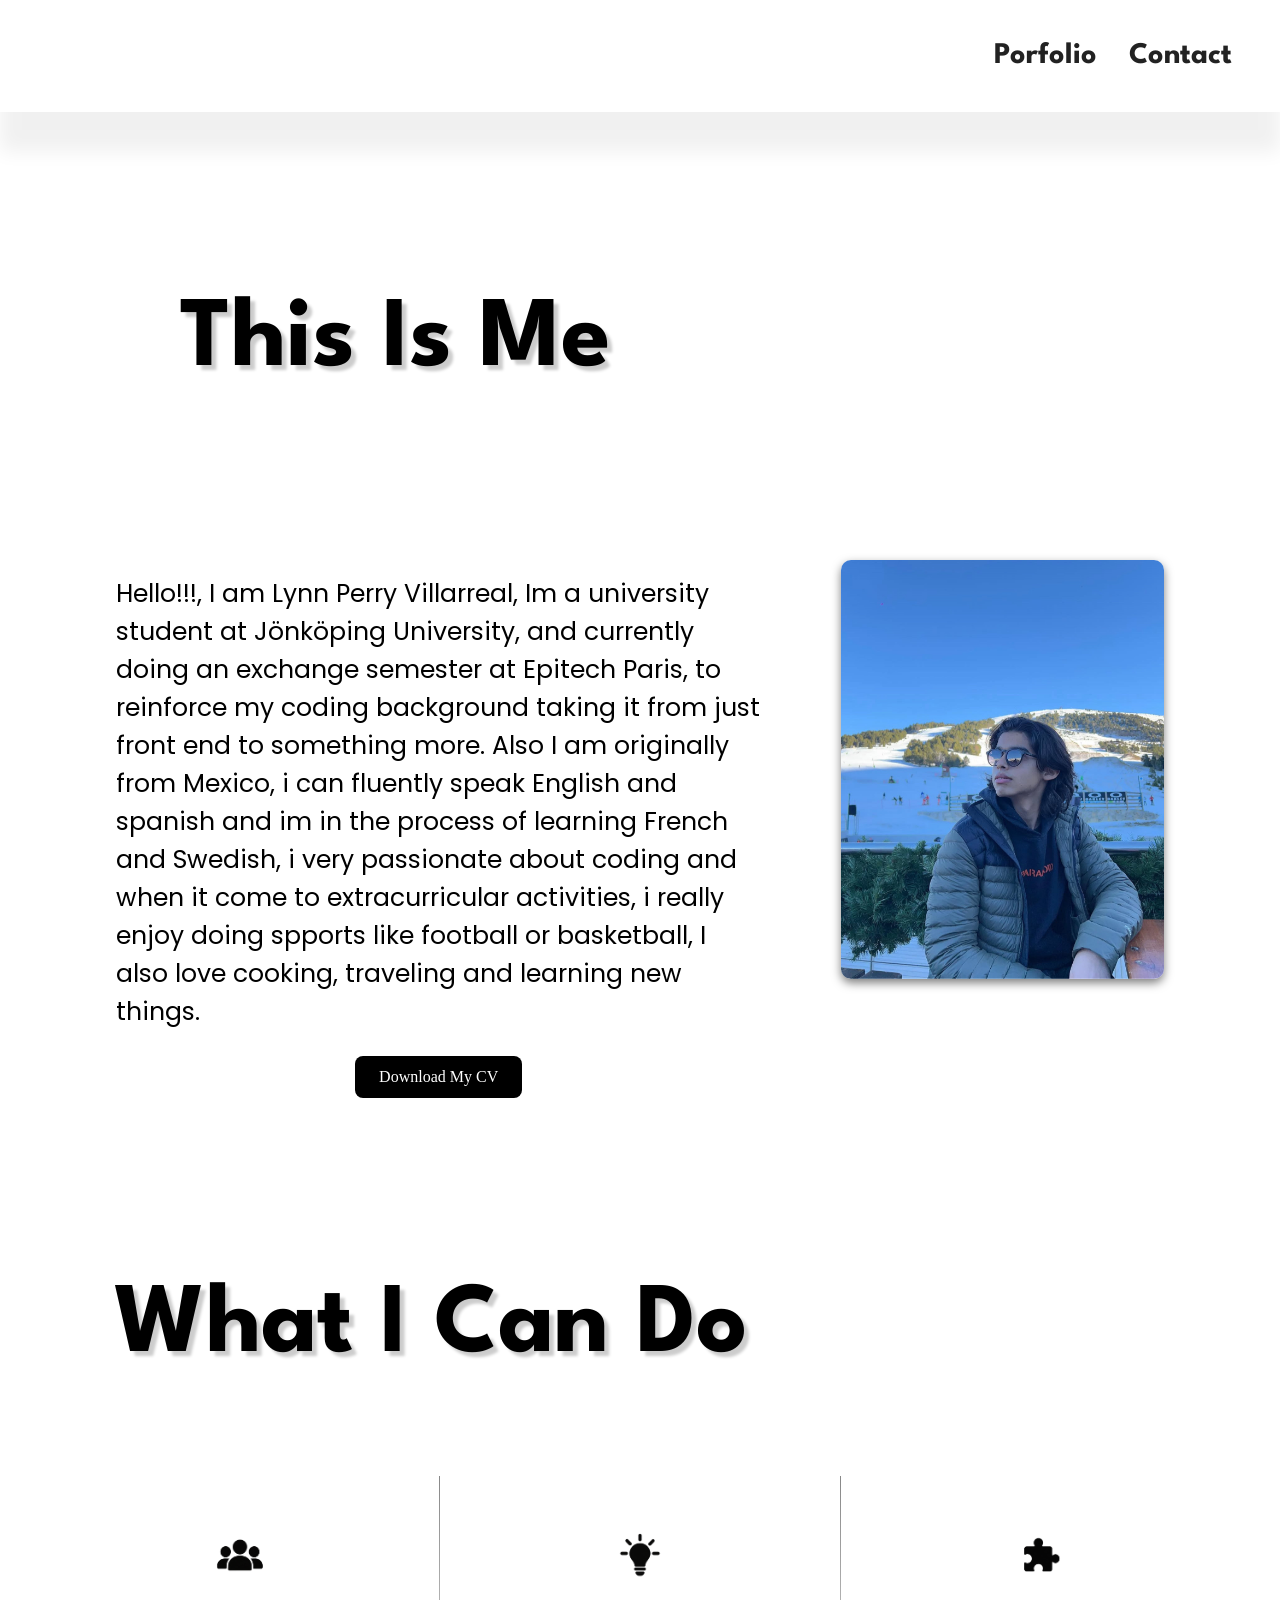
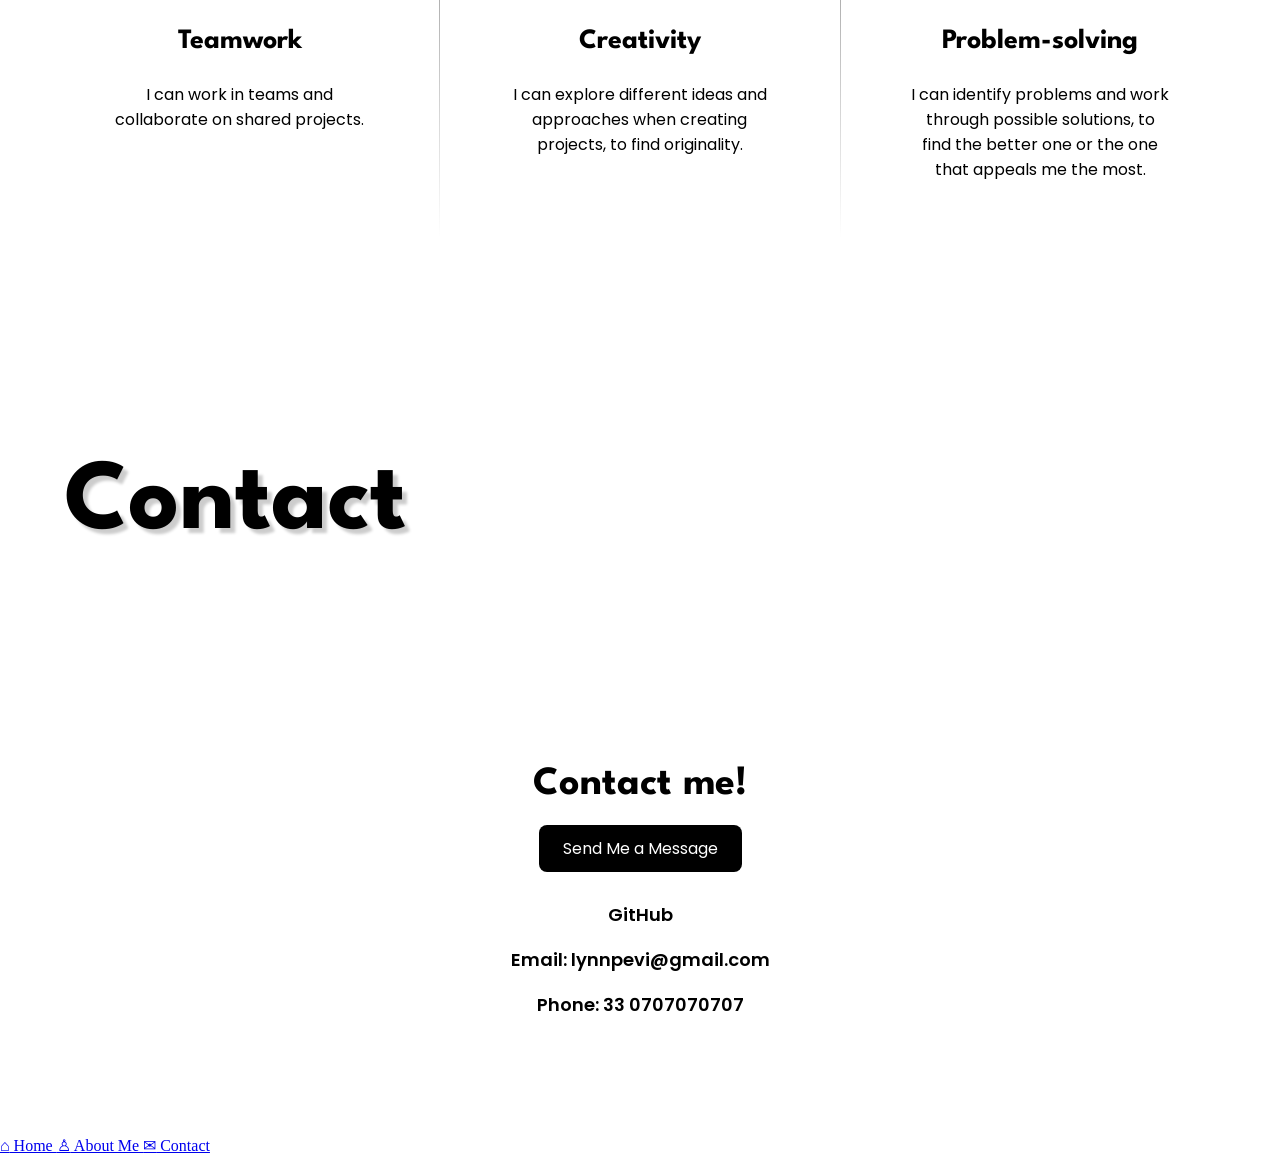
==== commit 154f2271: "progress" ====
--- a/aboutMe.html
+++ b/aboutMe.html
@@ -23,7 +23,10 @@
   <body>
     <header>
       <video class="headerLogo" autoplay muted loop playsinline>
-        <source src="./Pictures/transparent.webm" type="video/webm" />
+        <source
+          src="./Pictures/LynnLogo_Alpha_1.mov"
+          type='video/quicktime; codecs="hvc1"'
+        />
       </video>
       <ul class="quicklinks">
         <li><a href="index.html">Porfolio</a></li>
@@ -80,7 +83,10 @@
           <div class="softSkill">
             <img src="./Pictures/Puzzle.png" alt="" />
             <h3>Problem-solving</h3>
-            <p>I can identify problems and work through possible solutions, to find the better one or the one that appeals me the most. </p>
+            <p>
+              I can identify problems and work through possible solutions, to
+              find the better one or the one that appeals me the most.
+            </p>
           </div>
         </div>
       </section>
--- a/style.css
+++ b/style.css
@@ -57,6 +57,12 @@
   backdrop-filter: blur(14px);
   -webkit-backdrop-filter: blur(10px);
   box-shadow: 0 40px 18px rgba(0, 0, 0, 0.06);
+}
+.logoVideo {
+  margin: 30px;
+  width: 120px;
+  height: 120px;
+  object-fit: contain;
 }
 header:hover {
   background-color: rgba(255, 255, 255, 0.95);
@@ -545,6 +551,50 @@
   }
 
   .cover {
+  display: flex;
+  flex-direction: column;
+  align-items: center;
+}
+
+.headerLogo {
+  display: none;
+}
+
+.coverLogo {
+  display: flex;
+  justify-content: center;
+  width: 100%;
+  order: 1;
+}
+
+.coverLogo video {
+  width: 60%;
+  height: auto;
+  object-fit: contain;
+}
+
+.signature {
+  padding-top: 0;
+  padding-left: 20px;
+  font-size: 80px;
+  order: 4;
+}
+
+.coverTxt {
+  padding: 0;
+  order: 2;
+  align-self: center;
+  text-align: center;
+}
+
+.coverTxt2 {
+  padding: 0;
+  order: 3;
+  align-self: center;
+  text-align: center;
+}
+/* 
+  .cover {
     display: flex;
     flex-direction: column;
   }
@@ -579,7 +629,7 @@
     padding: 0;
     order: 3;
     align-self: center;
-  }
+  } */
 
   .me {
     display: grid;
@@ -663,12 +713,7 @@
     right: auto;
   }
 
-
-
-
-/* MOBILE SKILLS CAROUSEL */
-
-
+  /* MOBILE SKILLS CAROUSEL */
 
   .Skills {
     margin-top: 100px;
@@ -740,11 +785,29 @@
     margin-top: 100px;
   }
   .portrait {
-
     width: 85%;
 
     height: auto;
-}
+  }
+  .softSkills {
+    margin: 20px;
+    padding-top: 30px;
+  }
+
+  .softSkillsGrid {
+    display: flex;
+    flex-direction: column;
+    gap: 25px;
+    padding: 10px;
+  }
+
+  .softSkill {
+    margin: 0;
+  }
+
+  .skillDivider {
+    display: none;
+  }
 
   /* body::before,
   body::after {
@@ -768,13 +831,12 @@
     background: linear-gradient(to top, rgba(31, 177, 207, 0.18), transparent);
   } */
 
-/* nav */
-
-.mobileNav {
-  display: none;
-}
-
-@media (max-width: 600px) {
+  /* nav */
+
+  .mobileNav {
+    display: none;
+  }
+
   .mobileNav {
     display: flex;
     position: fixed;
